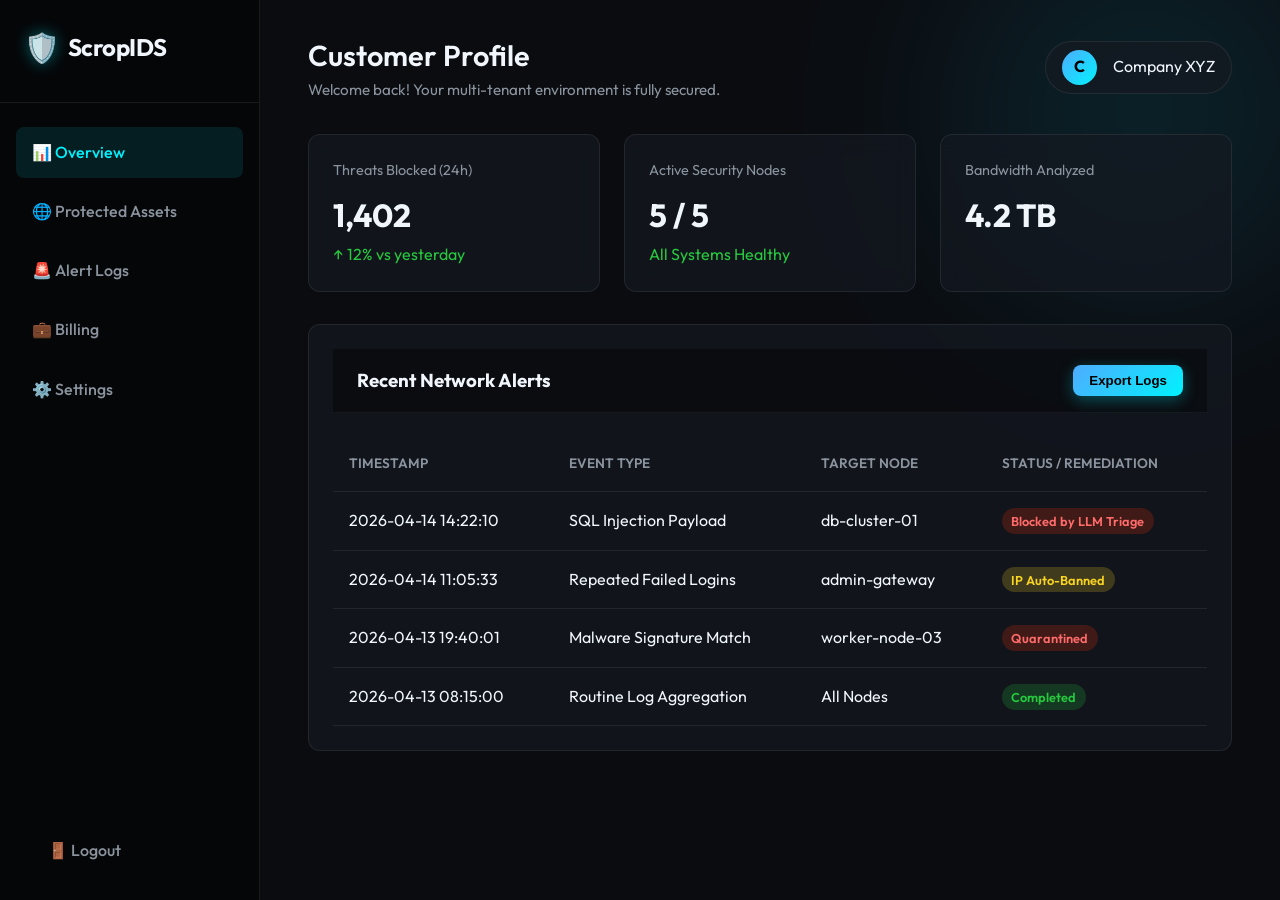
==== customer.html @ 0d801e39 "Initial commit for Bugstar IDS" ====
<!DOCTYPE html>
<html lang="en">
<head>
    <meta charset="UTF-8">
    <meta name="viewport" content="width=device-width, initial-scale=1.0">
    <title>Customer Dashboard - ScropIDS</title>
    <link href="https://fonts.googleapis.com/css2?family=Outfit:wght@300;400;500;600;700&display=swap" rel="stylesheet">
    <link rel="stylesheet" href="styles.css">
    <link rel="stylesheet" href="dashboard.css">
</head>
<body class="dashboard-body">
    
    <!-- Background Effects -->
    <div class="background-effects">
        <div class="glow glow-1" style="top: -10%; right: -5%; width: 400px; height: 400px; opacity: 0.1;"></div>
    </div>

    <!-- Sidebar -->
    <aside class="sidebar">
        <div class="logo">
            <span class="logo-icon">🛡️</span>
            <span class="logo-text">ScropIDS</span>
        </div>
        <ul class="sidebar-menu">
            <li><a href="#" class="active">📊 Overview</a></li>
            <li><a href="#">🌐 Protected Assets</a></li>
            <li><a href="#">🚨 Alert Logs</a></li>
            <li><a href="#">💼 Billing</a></li>
            <li><a href="#">⚙️ Settings</a></li>
        </ul>
        <div class="sidebar-bottom">
            <ul class="sidebar-menu">
                <li><a href="index.html">🚪 Logout</a></li>
            </ul>
        </div>
    </aside>

    <!-- Main Content -->
    <main class="main-content">
        <div class="dashboard-header">
            <div class="header-title">
                <h1>Customer Profile</h1>
                <p>Welcome back! Your multi-tenant environment is fully secured.</p>
            </div>
            <div class="header-profile">
                <div class="avatar">C</div>
                <span>Company XYZ</span>
            </div>
        </div>

        <!-- Metrics -->
        <div class="dash-grid">
            <div class="dash-card">
                <div class="card-title">Threats Blocked (24h)</div>
                <div class="card-value">1,402</div>
                <div class="card-trend up">↑ 12% vs yesterday</div>
            </div>
            <div class="dash-card">
                <div class="card-title">Active Security Nodes</div>
                <div class="card-value">5 / 5</div>
                <div class="card-trend up">All Systems Healthy</div>
            </div>
            <div class="dash-card">
                <div class="card-title">Bandwidth Analyzed</div>
                <div class="card-value">4.2 TB</div>
            </div>
        </div>

        <!-- Alerts Panel -->
        <div class="dash-panel">
            <div class="panel-header">
                <h3>Recent Network Alerts</h3>
                <button class="btn btn-primary" style="padding: 0.5rem 1rem;">Export Logs</button>
            </div>
            <table class="data-table">
                <thead>
                    <tr>
                        <th>Timestamp</th>
                        <th>Event Type</th>
                        <th>Target Node</th>
                        <th>Status / Remediation</th>
                    </tr>
                </thead>
                <tbody>
                    <tr>
                        <td>2026-04-14 14:22:10</td>
                        <td>SQL Injection Payload</td>
                        <td>db-cluster-01</td>
                        <td><span class="status-badge status-danger">Blocked by LLM Triage</span></td>
                    </tr>
                    <tr>
                        <td>2026-04-14 11:05:33</td>
                        <td>Repeated Failed Logins</td>
                        <td>admin-gateway</td>
                        <td><span class="status-badge status-warning">IP Auto-Banned</span></td>
                    </tr>
                    <tr>
                        <td>2026-04-13 19:40:01</td>
                        <td>Malware Signature Match</td>
                        <td>worker-node-03</td>
                        <td><span class="status-badge status-danger">Quarantined</span></td>
                    </tr>
                    <tr>
                        <td>2026-04-13 08:15:00</td>
                        <td>Routine Log Aggregation</td>
                        <td>All Nodes</td>
                        <td><span class="status-badge status-success">Completed</span></td>
                    </tr>
                </tbody>
            </table>
        </div>

    </main>

</body>
</html>
---- styles.css ----
:root {
    --bg-dark: #0a0c10;
    --bg-panel: rgba(21, 25, 34, 0.6);
    --border-color: rgba(255, 255, 255, 0.1);
    
    --primary: #00f2fe;
    --secondary: #4facfe;
    --accent: #f83600;
    --accent-secondary: #f9d423;
    
    --text-main: #f0f6fc;
    --text-muted: #8b949e;
    
    --font-sans: 'Outfit', sans-serif;
    
    --glass-blur: blur(12px);
}

* {
    margin: 0;
    padding: 0;
    box-sizing: border-box;
}

body {
    font-family: var(--font-sans);
    background-color: var(--bg-dark);
    color: var(--text-main);
    line-height: 1.6;
    overflow-x: hidden;
}

.container {
    max-width: 1280px;
    margin: 0 auto;
    padding: 0 2rem;
}

/* Background Effects */
.background-effects {
    position: absolute;
    top: 0;
    left: 0;
    width: 100%;
    height: 100vh;
    overflow: hidden;
    z-index: -1;
}

.glow {
    position: absolute;
    border-radius: 50%;
    filter: blur(100px);
    opacity: 0.15;
}

.glow-1 {
    top: -10%;
    right: -5%;
    width: 600px;
    height: 600px;
    background: radial-gradient(circle, var(--primary), var(--secondary));
    animation: drift 15s infinite alternate ease-in-out;
}

.glow-2 {
    bottom: -20%;
    left: -10%;
    width: 800px;
    height: 800px;
    background: radial-gradient(circle, var(--accent), transparent);
    animation: drift 20s infinite alternate-reverse ease-in-out;
}

@keyframes drift {
    0% { transform: translate(0, 0); }
    100% { transform: translate(-50px, 50px); }
}

/* Typography Utility */
.gradient-text {
    background: linear-gradient(90deg, var(--primary), var(--secondary));
    -webkit-background-clip: text;
    -webkit-text-fill-color: transparent;
    background-clip: text;
}

/* Navbar */
.navbar {
    padding: 1.5rem 0;
    border-bottom: 1px solid var(--border-color);
    background: rgba(10, 12, 16, 0.8);
    backdrop-filter: var(--glass-blur);
    position: sticky;
    top: 0;
    z-index: 100;
}

.nav-container {
    display: flex;
    justify-content: space-between;
    align-items: center;
}

.logo {
    display: flex;
    align-items: center;
    gap: 0.5rem;
    font-size: 1.5rem;
    font-weight: 700;
    letter-spacing: -0.5px;
}

.logo-icon {
    font-size: 1.8rem;
    filter: drop-shadow(0 0 8px rgba(0, 242, 254, 0.4));
}

.nav-links {
    display: flex;
    gap: 2.5rem;
    list-style: none;
}

.nav-links a {
    color: var(--text-muted);
    text-decoration: none;
    font-weight: 500;
    transition: color 0.3s ease;
}

.nav-links a:hover {
    color: var(--primary);
}

.nav-actions {
    display: flex;
    gap: 1rem;
    align-items: center;
}

/* Buttons */
.btn {
    padding: 0.6rem 1.5rem;
    border-radius: 8px;
    text-decoration: none;
    font-weight: 600;
    transition: all 0.3s ease;
    cursor: pointer;
    display: inline-block;
}

.btn-primary {
    background: linear-gradient(135deg, var(--secondary), var(--primary));
    color: #000;
    border: none;
    box-shadow: 0 4px 15px rgba(0, 242, 254, 0.3);
}

.btn-primary:hover {
    transform: translateY(-2px);
    box-shadow: 0 6px 20px rgba(0, 242, 254, 0.5);
}

.btn-secondary {
    background: rgba(255, 255, 255, 0.05);
    color: var(--text-main);
    border: 1px solid var(--border-color);
}

.btn-secondary:hover {
    background: rgba(255, 255, 255, 0.1);
    border-color: rgba(255, 255, 255, 0.3);
}

.btn-large {
    padding: 0.9rem 2rem;
    font-size: 1.1rem;
}

/* Hero Section */
.hero {
    padding: 6rem 0;
    position: relative;
}

.hero-container {
    display: grid;
    grid-template-columns: 1fr 1fr;
    gap: 4rem;
    align-items: center;
}

.badge {
    display: inline-block;
    padding: 0.4rem 1rem;
    background: rgba(0, 242, 254, 0.1);
    border: 1px solid rgba(0, 242, 254, 0.3);
    color: var(--primary);
    border-radius: 20px;
    font-size: 0.85rem;
    font-weight: 600;
    margin-bottom: 1.5rem;
    text-transform: uppercase;
    letter-spacing: 1px;
}

.hero-title {
    font-size: 4rem;
    line-height: 1.1;
    font-weight: 800;
    margin-bottom: 1.5rem;
    letter-spacing: -1px;
}

.hero-subtitle {
    font-size: 1.2rem;
    color: var(--text-muted);
    margin-bottom: 2.5rem;
    max-width: 90%;
}

.hero-cta {
    display: flex;
    gap: 1.5rem;
    margin-bottom: 3rem;
}

.stats {
    display: flex;
    gap: 3rem;
}

.stat-item {
    display: flex;
    flex-direction: column;
}

.stat-value {
    font-size: 1.8rem;
    font-weight: 700;
    color: var(--text-main);
}

.stat-label {
    font-size: 0.9rem;
    color: var(--text-muted);
}

/* Glass Panel / Dashboard Preview */
.glass-panel {
    background: var(--bg-panel);
    border: 1px solid var(--border-color);
    border-radius: 16px;
    backdrop-filter: var(--glass-blur);
    box-shadow: 0 25px 50px -12px rgba(0, 0, 0, 0.5);
    overflow: hidden;
    position: relative;
}

.glass-panel::before {
    content: '';
    position: absolute;
    top: 0;
    left: 0;
    width: 100%;
    height: 1px;
    background: linear-gradient(90deg, transparent, rgba(255, 255, 255, 0.3), transparent);
}

.panel-header {
    background: rgba(0, 0, 0, 0.4);
    padding: 1rem 1.5rem;
    display: flex;
    align-items: center;
    border-bottom: 1px solid rgba(255, 255, 255, 0.05);
}

.dots {
    display: flex;
    gap: 6px;
    margin-right: 1.5rem;
}

.dots span {
    width: 12px;
    height: 12px;
    border-radius: 50%;
    background: #444;
}

.dots span:nth-child(1) { background: #ff5f56; }
.dots span:nth-child(2) { background: #ffbd2e; }
.dots span:nth-child(3) { background: #27c93f; }

.panel-title {
    font-size: 0.85rem;
    color: var(--text-muted);
    font-family: monospace;
}

.panel-body {
    padding: 1.5rem;
}

.threat-alert {
    background: rgba(0, 242, 254, 0.05);
    border: 1px solid rgba(0, 242, 254, 0.2);
    border-radius: 8px;
    padding: 1rem;
    display: flex;
    align-items: center;
    gap: 1rem;
    margin-bottom: 1.5rem;
    transition: all 0.3s ease;
}

.threat-alert.danger {
    background: rgba(248, 54, 0, 0.1);
    border-color: rgba(248, 54, 0, 0.3);
}

.alert-icon {
    font-size: 1.5rem;
}

.alert-info {
    flex: 1;
    display: flex;
    flex-direction: column;
}

.alert-info strong {
    font-size: 0.95rem;
}

.alert-info span {
    font-size: 0.8rem;
    color: var(--text-muted);
}

.alert-status {
    font-size: 0.8rem;
    padding: 0.2rem 0.6rem;
    background: rgba(255, 255, 255, 0.1);
    border-radius: 12px;
}

.threat-alert.danger .alert-status {
    background: rgba(248, 54, 0, 0.2);
    color: #ff6b6b;
}

.metrics-grid {
    display: grid;
    grid-template-columns: 1fr 1fr;
    gap: 1rem;
    margin-bottom: 1.5rem;
}

.metric-card {
    background: rgba(255, 255, 255, 0.02);
    border: 1px solid rgba(255, 255, 255, 0.05);
    border-radius: 8px;
    padding: 1rem;
    display: flex;
    flex-direction: column;
}

.metric-card.alert {
    border-color: rgba(248, 54, 0, 0.2);
}

.metric-title {
    font-size: 0.8rem;
    color: var(--text-muted);
    margin-bottom: 0.5rem;
}

.metric-number {
    font-size: 1.5rem;
    font-weight: 700;
}

.mini-chart {
    height: 30px;
    margin-top: 0.5rem;
    border-radius: 4px;
    position: relative;
    overflow: hidden;
}

.chart-blue {
    background: linear-gradient(90deg, transparent, rgba(0, 242, 254, 0.2), transparent);
}

.chart-red {
    background: linear-gradient(90deg, transparent, rgba(248, 54, 0, 0.2), transparent);
}

.log-stream {
    background: #000;
    border: 1px solid rgba(255, 255, 255, 0.1);
    border-radius: 6px;
    padding: 1rem;
    height: 150px;
    overflow-y: auto;
    font-family: monospace;
    font-size: 0.75rem;
    color: #0f0;
}

.log-entry {
    margin-bottom: 0.4rem;
    opacity: 0.8;
}

.log-entry.warn {
    color: #ffbd2e;
}

.log-entry.error {
    color: #ff5f56;
}

/* Features Section */
.features {
    padding: 6rem 0;
    background: rgba(255, 255, 255, 0.01);
    border-top: 1px solid var(--border-color);
}

.section-title {
    text-align: center;
    font-size: 2.5rem;
    margin-bottom: 4rem;
}

.features-grid {
    display: grid;
    grid-template-columns: repeat(auto-fit, minmax(280px, 1fr));
    gap: 2rem;
}

.feature-card {
    background: var(--bg-panel);
    border: 1px solid var(--border-color);
    padding: 2rem;
    border-radius: 12px;
    transition: all 0.3s ease;
}

.feature-card:hover {
    transform: translateY(-5px);
    border-color: rgba(0, 242, 254, 0.4);
    box-shadow: 0 10px 30px rgba(0, 242, 254, 0.1);
}

.feature-icon {
    font-size: 2.5rem;
    margin-bottom: 1.5rem;
    display: inline-block;
    padding: 1rem;
    background: rgba(255, 255, 255, 0.03);
    border-radius: 12px;
    border: 1px solid rgba(255, 255, 255, 0.05);
}

.feature-title {
    font-size: 1.3rem;
    margin-bottom: 1rem;
}

.feature-desc {
    color: var(--text-muted);
    font-size: 0.95rem;
}

/* Services Section */
.section-padding {
    padding: 6rem 0;
}

.services {
    background: radial-gradient(circle at center, rgba(0, 242, 254, 0.03) 0%, var(--bg-dark) 70%);
    border-top: 1px solid var(--border-color);
}

.section-header {
    text-align: center;
    max-width: 700px;
    margin: 0 auto 4rem auto;
}

.section-header .badge {
    margin-bottom: 1rem;
}

.section-subtitle {
    color: var(--text-muted);
    font-size: 1.1rem;
    margin-top: 1rem;
}

.services-wrapper {
    display: flex;
    flex-direction: column;
    gap: 4rem;
}

.service-row {
    display: flex;
    gap: 4rem;
    align-items: center;
}

.service-row.reverse {
    flex-direction: row-reverse;
}

.service-content {
    flex: 1;
}

.service-content h3 {
    font-size: 2rem;
    margin-bottom: 1rem;
    color: var(--primary);
}

.service-content p {
    color: var(--text-muted);
    font-size: 1.05rem;
    margin-bottom: 1.5rem;
}

.service-list {
    list-style: none;
    display: flex;
    flex-direction: column;
    gap: 0.8rem;
}

.service-list li {
    color: #f0f6fc;
    font-weight: 500;
}

.interactive-demo {
    margin-top: 2rem;
    padding: 1.5rem;
    background: rgba(0, 0, 0, 0.4);
    border: 1px solid rgba(0, 242, 254, 0.2);
    border-radius: 8px;
}

.interactive-demo h4 {
    font-size: 0.95rem;
    color: var(--primary);
    margin-bottom: 1rem;
    font-family: monospace;
}

.input-group {
    display: flex;
    gap: 0.5rem;
}

.input-group input {
    flex: 1;
    padding: 0.6rem 1rem;
    background: rgba(255, 255, 255, 0.05);
    border: 1px solid rgba(255, 255, 255, 0.1);
    border-radius: 6px;
    color: white;
    font-family: monospace;
}

.demo-result {
    margin-top: 1rem;
    font-family: monospace;
    font-size: 0.85rem;
    white-space: pre-wrap;
    display: none;
}

.service-visual {
    flex: 1;
    height: 300px;
    display: flex;
    justify-content: center;
    align-items: center;
    overflow: hidden;
}

/* Radar Animation */
.radar-animation {
    width: 200px;
    height: 200px;
    border-radius: 50%;
    border: 1px solid rgba(0, 242, 254, 0.3);
    position: relative;
    background: radial-gradient(circle, transparent, rgba(0, 242, 254, 0.05));
}

.radar-animation::before, .radar-animation::after {
    content: '';
    position: absolute;
    top: 50%;
    left: 50%;
    transform: translate(-50%, -50%);
    border-radius: 50%;
    border: 1px solid rgba(0, 242, 254, 0.2);
}

.radar-animation::before { width: 140px; height: 140px; }
.radar-animation::after { width: 80px; height: 80px; }

.radar-sweep {
    position: absolute;
    top: 50%;
    left: 50%;
    width: 100px;
    height: 100px;
    background: conic-gradient(from 0deg, transparent 70%, rgba(0, 242, 254, 0.8));
    border-radius: 100% 0 0 0;
    transform-origin: bottom left;
    animation: sweep 4s linear infinite;
}

@keyframes sweep {
    0% { transform: rotate(0deg); }
    100% { transform: rotate(360deg); }
}

.radar-dot {
    position: absolute;
    width: 6px;
    height: 6px;
    background: #f83600;
    border-radius: 50%;
    box-shadow: 0 0 10px #f83600;
    opacity: 0;
}

.dot-1 {
    top: 30%; left: 60%;
    animation: flash 4s infinite 1s;
}
.dot-2 {
    top: 70%; left: 30%;
    animation: flash 4s infinite 3s;
}

@keyframes flash {
    0% { opacity: 0; }
    5% { opacity: 1; }
    10% { opacity: 0; }
}

/* Code Animation */
.code-animation {
    width: 100%;
    padding: 2rem;
    font-family: monospace;
    font-size: 0.9rem;
    display: flex;
    flex-direction: column;
    gap: 1rem;
    color: rgba(255, 255, 255, 0.7);
}

/* Footer */

.footer {
    padding: 2rem 0;
    border-top: 1px solid var(--border-color);
    background: #050608;
}

.footer-content {
    display: flex;
    justify-content: space-between;
    align-items: center;
}

.footer-logo {
    display: flex;
    align-items: center;
    gap: 0.5rem;
    font-weight: 600;
}

.footer-text {
    font-size: 0.9rem;
    color: var(--text-muted);
}

/* Responsive */
@media (max-width: 900px) {
    .hero-container {
        grid-template-columns: 1fr;
        text-align: center;
    }
    
    .hero-title {
        font-size: 3rem;
    }
    
    .hero-subtitle {
        margin: 1.5rem auto;
    }
    
    .hero-cta {
        justify-content: center;
    }
    
    .stats {
        justify-content: center;
    }
    
    .nav-links {
        display: none; /* simple mobile handling */
    }
}
---- dashboard.css ----
:root {
    --sidebar-width: 260px;
    --dashboard-bg: #0a0c10;
    --card-bg: rgba(21, 25, 34, 0.7);
    --card-border: rgba(255, 255, 255, 0.08);
}

body.dashboard-body {
    background-color: var(--dashboard-bg);
    margin: 0;
    padding: 0;
    overflow-x: hidden;
    display: flex;
}

/* Sidebar */
.sidebar {
    width: var(--sidebar-width);
    height: 100vh;
    background: #050608;
    border-right: 1px solid var(--card-border);
    position: fixed;
    top: 0;
    left: 0;
    display: flex;
    flex-direction: column;
    padding: 1.5rem 0;
    z-index: 100;
}

.sidebar .logo {
    padding: 0 1.5rem 2rem 1.5rem;
    border-bottom: 1px solid var(--card-border);
}

.sidebar-menu {
    list-style: none;
    margin-top: 1.5rem;
    padding: 0 1rem;
    display: flex;
    flex-direction: column;
    gap: 0.5rem;
}

.sidebar-menu li a {
    display: flex;
    align-items: center;
    gap: 1rem;
    padding: 0.8rem 1rem;
    color: var(--text-muted);
    text-decoration: none;
    border-radius: 8px;
    font-weight: 500;
    transition: all 0.3s ease;
}

.sidebar-menu li a:hover, .sidebar-menu li a.active {
    background: rgba(0, 242, 254, 0.1);
    color: var(--primary);
}

.sidebar-bottom {
    margin-top: auto;
    padding: 0 1rem;
}

/* Main Content */
.main-content {
    margin-left: var(--sidebar-width);
    flex: 1;
    min-height: 100vh;
    padding: 2rem 3rem;
    position: relative;
}

.dashboard-header {
    display: flex;
    justify-content: space-between;
    align-items: center;
    margin-bottom: 2rem;
}

.header-title h1 {
    font-size: 1.8rem;
    font-weight: 600;
}

.header-title p {
    color: var(--text-muted);
    font-size: 0.95rem;
}

.header-profile {
    display: flex;
    align-items: center;
    gap: 1rem;
    background: var(--card-bg);
    padding: 0.5rem 1rem;
    border-radius: 50px;
    border: 1px solid var(--card-border);
}

.avatar {
    width: 35px;
    height: 35px;
    background: linear-gradient(135deg, var(--secondary), var(--primary));
    border-radius: 50%;
    display: flex;
    justify-content: center;
    align-items: center;
    color: #000;
    font-weight: 700;
}

/* Dashboard Cards */
.dash-grid {
    display: grid;
    grid-template-columns: repeat(auto-fit, minmax(250px, 1fr));
    gap: 1.5rem;
    margin-bottom: 2rem;
}

.dash-card {
    background: var(--card-bg);
    border: 1px solid var(--card-border);
    backdrop-filter: var(--glass-blur);
    padding: 1.5rem;
    border-radius: 12px;
}

.dash-card.admin-card {
    border-left: 4px solid var(--accent-secondary);
}

.card-title {
    font-size: 0.9rem;
    color: var(--text-muted);
    margin-bottom: 0.5rem;
}

.card-value {
    font-size: 2rem;
    font-weight: 700;
    color: var(--text-main);
}

.card-trend.up { color: #27c93f; }
.card-trend.down { color: #f83600; }

/* Tables */
.dash-panel {
    background: var(--card-bg);
    border: 1px solid var(--card-border);
    border-radius: 12px;
    padding: 1.5rem;
    margin-bottom: 2rem;
}

.panel-header {
    display: flex;
    justify-content: space-between;
    margin-bottom: 1.5rem;
}

.data-table {
    width: 100%;
    border-collapse: collapse;
}

.data-table th, .data-table td {
    padding: 1rem;
    text-align: left;
    border-bottom: 1px solid var(--card-border);
}

.data-table th {
    color: var(--text-muted);
    font-size: 0.85rem;
    text-transform: uppercase;
    font-weight: 600;
}

.data-table tbody tr:hover {
    background: rgba(255, 255, 255, 0.02);
}

.status-badge {
    padding: 0.3rem 0.6rem;
    border-radius: 20px;
    font-size: 0.8rem;
    font-weight: 600;
}

.status-danger { background: rgba(248, 54, 0, 0.2); color: #ff6b6b; }
.status-warning { background: rgba(249, 212, 35, 0.2); color: #f9d423; }
.status-success { background: rgba(39, 201, 63, 0.2); color: #27c93f; }
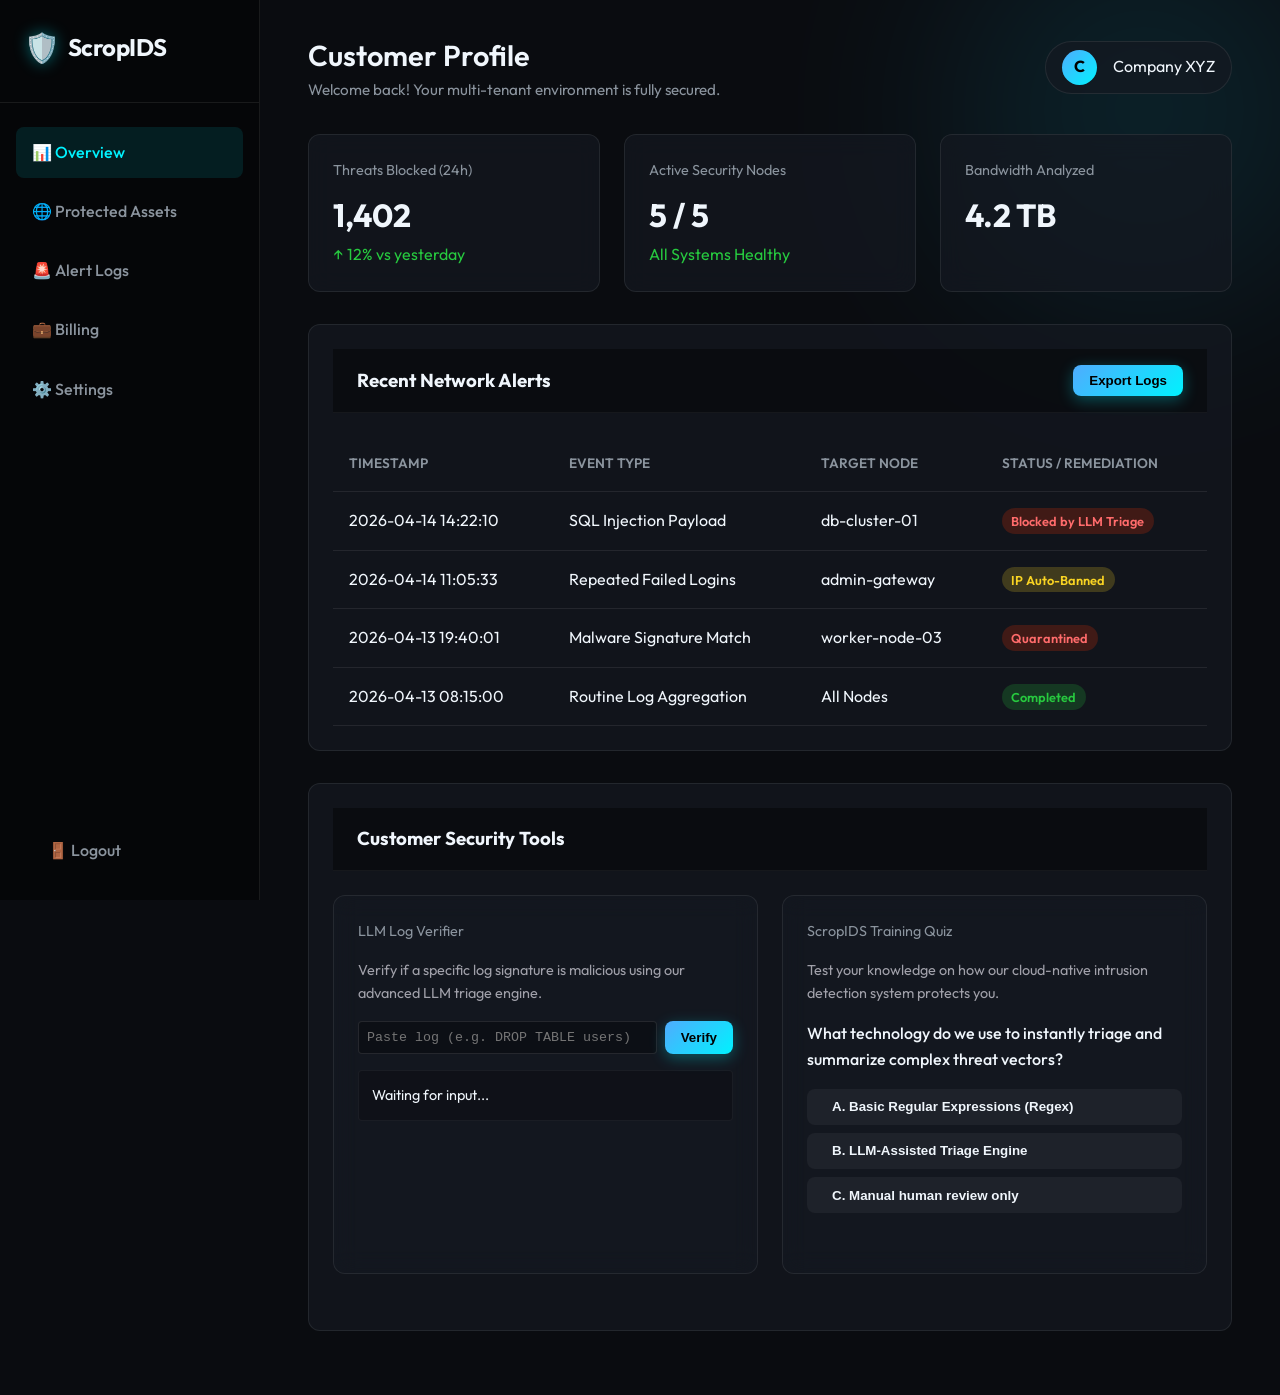
==== commit 0da263e9: "Add log exporter, log verifier, and training quiz to customer dashboard" ====
--- a/customer.html
+++ b/customer.html
@@ -70,7 +70,7 @@
         <div class="dash-panel">
             <div class="panel-header">
                 <h3>Recent Network Alerts</h3>
-                <button class="btn btn-primary" style="padding: 0.5rem 1rem;">Export Logs</button>
+                <button id="exportLogsBtn" class="btn btn-primary" style="padding: 0.5rem 1rem;">Export Logs</button>
             </div>
             <table class="data-table">
                 <thead>
@@ -110,7 +110,111 @@
             </table>
         </div>
 
+        <!-- Security Tools Panel -->
+        <div class="dash-panel" style="margin-top: 2rem;">
+            <div class="panel-header">
+                <h3>Customer Security Tools</h3>
+            </div>
+            
+            <div class="dash-grid" style="grid-template-columns: 1fr 1fr; gap: 1.5rem; margin-top: 1rem;">
+                <!-- Log Verifier -->
+                <div class="dash-card">
+                    <div class="card-title" style="margin-bottom: 1rem;">LLM Log Verifier</div>
+                    <p style="font-size: 0.9rem; color: #a1a1aa; margin-bottom: 1rem;">Verify if a specific log signature is malicious using our advanced LLM triage engine.</p>
+                    <div class="input-group" style="display: flex; gap: 0.5rem; margin-bottom: 1rem;">
+                        <input type="text" id="verify-log-input" placeholder="Paste log (e.g. DROP TABLE users)" style="flex: 1; padding: 0.5rem; border-radius: 4px; border: 1px solid rgba(255,255,255,0.1); background: rgba(0,0,0,0.3); color: white;">
+                        <button id="verify-log-btn" class="btn btn-primary" style="padding: 0.5rem 1rem;">Verify</button>
+                    </div>
+                    <div id="verify-log-result" style="padding: 0.8rem; border-radius: 4px; background: rgba(0,0,0,0.2); font-size: 0.9rem; min-height: 40px; border: 1px solid rgba(255,255,255,0.05);">Waiting for input...</div>
+                </div>
+
+                <!-- Platform Quiz -->
+                <div class="dash-card">
+                    <div class="card-title" style="margin-bottom: 1rem;">ScropIDS Training Quiz</div>
+                    <p style="font-size: 0.9rem; color: #a1a1aa; margin-bottom: 1rem;">Test your knowledge on how our cloud-native intrusion detection system protects you.</p>
+                    
+                    <div id="quiz-container">
+                        <p id="quiz-question" style="font-weight: 500; margin-bottom: 1rem;">What technology do we use to instantly triage and summarize complex threat vectors?</p>
+                        <div style="display: flex; flex-direction: column; gap: 0.5rem; margin-bottom: 1rem;">
+                            <button class="btn btn-secondary quiz-btn" onclick="checkQuiz(false)" style="text-align: left; background: rgba(255,255,255,0.05); border-color: transparent;">A. Basic Regular Expressions (Regex)</button>
+                            <button class="btn btn-secondary quiz-btn" onclick="checkQuiz(true)" style="text-align: left; background: rgba(255,255,255,0.05); border-color: transparent;">B. LLM-Assisted Triage Engine</button>
+                            <button class="btn btn-secondary quiz-btn" onclick="checkQuiz(false)" style="text-align: left; background: rgba(255,255,255,0.05); border-color: transparent;">C. Manual human review only</button>
+                        </div>
+                        <div id="quiz-result" style="font-size: 0.9rem; font-weight: bold; min-height: 20px;"></div>
+                    </div>
+                </div>
+            </div>
+        </div>
+
     </main>
 
+    <script>
+        // Log Exporter Logic
+        document.getElementById('exportLogsBtn').addEventListener('click', () => {
+            const table = document.querySelector('.data-table');
+            let csvContent = "data:text/csv;charset=utf-8,";
+            
+            // Get headers
+            const headers = Array.from(table.querySelectorAll('th')).map(th => th.innerText);
+            csvContent += headers.join(",") + "\\n";
+            
+            // Get rows
+            const rows = Array.from(table.querySelectorAll('tbody tr')).map(tr => {
+                return Array.from(tr.querySelectorAll('td')).map(td => td.innerText.replace(/,/g, "")).join(",");
+            });
+            csvContent += rows.join("\\n");
+            
+            // Download as CSV
+            const encodedUri = encodeURI(csvContent);
+            const link = document.createElement("a");
+            link.setAttribute("href", encodedUri);
+            link.setAttribute("download", "scropids_alerts_export.csv");
+            document.body.appendChild(link); // Required for Firefox
+            link.click();
+            document.body.removeChild(link);
+        });
+
+        // Log Verifier Logic
+        document.getElementById('verify-log-btn').addEventListener('click', async () => {
+            const input = document.getElementById('verify-log-input').value;
+            const resultDiv = document.getElementById('verify-log-result');
+            
+            if(!input) {
+                resultDiv.innerHTML = '<span style="color:red">Please enter a log line to analyze.</span>';
+                return;
+            }
+            
+            resultDiv.innerHTML = '<span style="color:#ffbd2e">Analyzing with LLM Engine...</span>';
+            
+            try {
+                const response = await fetch('/api/analyze', {
+                    method: 'POST',
+                    headers: { 'Content-Type': 'application/json' },
+                    body: JSON.stringify({ log: input })
+                });
+                
+                if(response.ok) {
+                    const data = await response.json();
+                    resultDiv.innerHTML = `<strong style="color: ${data.color}">[${data.threat_level}]</strong> ${data.analysis}`;
+                } else {
+                    resultDiv.innerHTML = '<span style="color:red">Analysis failed. Could not reach server.</span>';
+                }
+            } catch (err) {
+                resultDiv.innerHTML = '<span style="color:red">Network error. Is proxy configured properly?</span>';
+            }
+        });
+
+        // Quiz Logic
+        function checkQuiz(isCorrect) {
+            const result = document.getElementById('quiz-result');
+            if(isCorrect) {
+                result.style.color = '#27c93f';
+                result.innerText = '✅ Correct! We utilize advanced Large Language Models to triage threats efficiently.';
+            } else {
+                result.style.color = '#f83600';
+                result.innerText = '❌ Incorrect. Hint: We use modern AI assistance!';
+            }
+        }
+    </script>
 </body>
 </html>
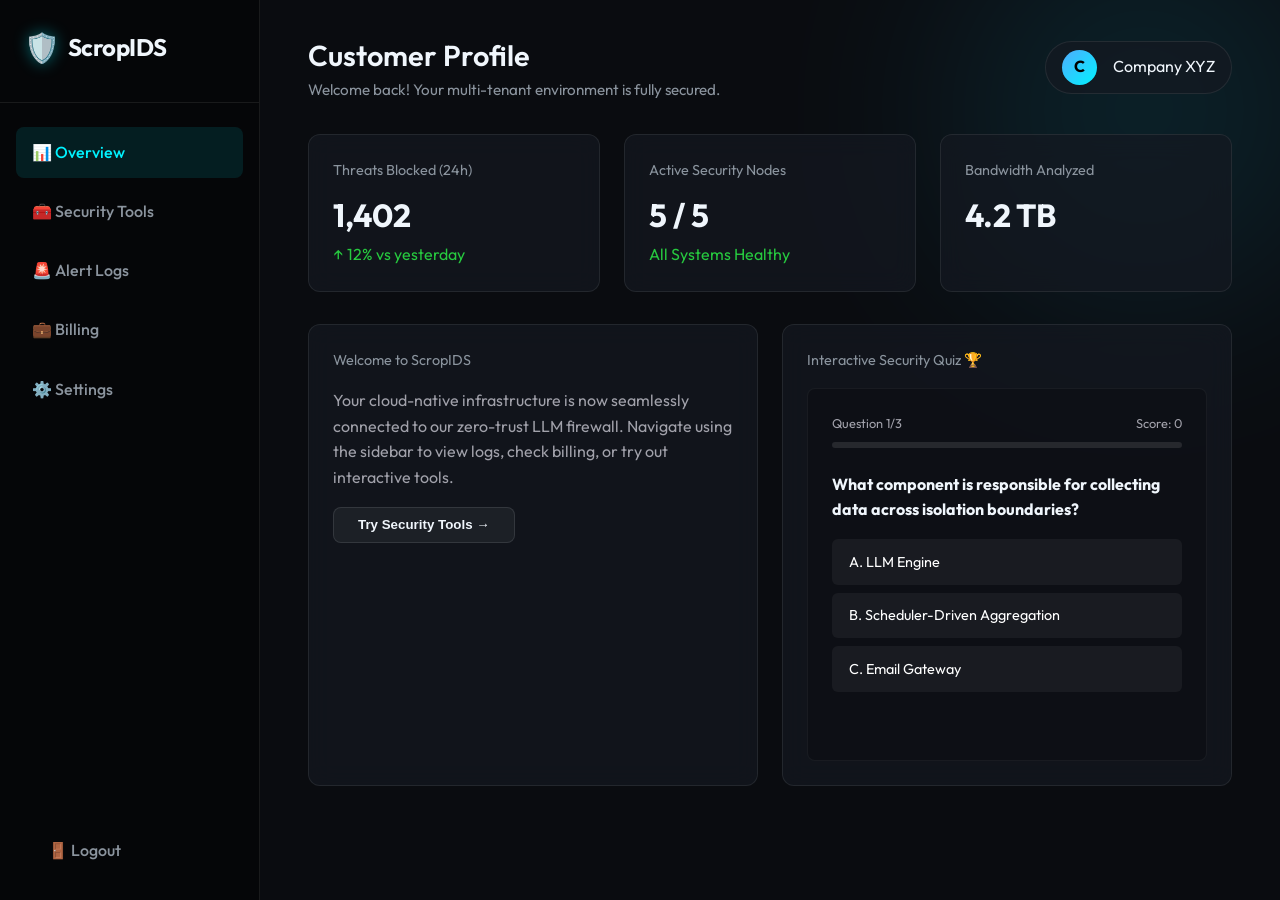
==== commit bee5b7a2: "Enhance UI: Add SPA routing for billing/settings, add interactive training quiz, and new port scanne" ====
--- a/customer.html
+++ b/customer.html
@@ -7,10 +7,22 @@
     <link href="https://fonts.googleapis.com/css2?family=Outfit:wght@300;400;500;600;700&display=swap" rel="stylesheet">
     <link rel="stylesheet" href="styles.css">
     <link rel="stylesheet" href="dashboard.css">
+    <style>
+        .page-section { display: none; animation: fadeIn 0.4s ease-out; }
+        .page-section.active { display: block; }
+        @keyframes fadeIn { from { opacity: 0; transform: translateY(10px); } to { opacity: 1; transform: translateY(0); } }
+        
+        .quiz-card { background: rgba(0,0,0,0.2); border-radius: 8px; padding: 1.5rem; border: 1px solid rgba(255,255,255,0.05); }
+        .quiz-progress { height: 6px; background: rgba(255,255,255,0.1); border-radius: 4px; margin-bottom: 1.5rem; overflow: hidden; }
+        .quiz-fill { height: 100%; background: var(--accent); width: 0%; transition: width 0.3s ease; }
+        .quiz-option { text-align: left; padding: 0.8rem 1rem; border-radius: 6px; background: rgba(255,255,255,0.05); border: 1px solid transparent; color: white; cursor: pointer; transition: all 0.2s; font-family: inherit; font-size: 0.9rem; margin-bottom: 0.5rem; width: 100%; }
+        .quiz-option:hover { background: rgba(255,255,255,0.1); border-color: rgba(255,255,255,0.2); }
+        .quiz-option.correct { background: rgba(39, 201, 63, 0.2); border-color: #27c93f; }
+        .quiz-option.wrong { background: rgba(248, 54, 0, 0.2); border-color: #f83600; }
+    </style>
 </head>
 <body class="dashboard-body">
     
-    <!-- Background Effects -->
     <div class="background-effects">
         <div class="glow glow-1" style="top: -10%; right: -5%; width: 400px; height: 400px; opacity: 0.1;"></div>
     </div>
@@ -22,11 +34,11 @@
             <span class="logo-text">ScropIDS</span>
         </div>
         <ul class="sidebar-menu">
-            <li><a href="#" class="active">📊 Overview</a></li>
-            <li><a href="#">🌐 Protected Assets</a></li>
-            <li><a href="#">🚨 Alert Logs</a></li>
-            <li><a href="#">💼 Billing</a></li>
-            <li><a href="#">⚙️ Settings</a></li>
+            <li><a href="#" class="nav-link active" data-target="overview-section">📊 Overview</a></li>
+            <li><a href="#" class="nav-link" data-target="tools-section">🧰 Security Tools</a></li>
+            <li><a href="#" class="nav-link" data-target="logs-section">🚨 Alert Logs</a></li>
+            <li><a href="#" class="nav-link" data-target="billing-section">💼 Billing</a></li>
+            <li><a href="#" class="nav-link" data-target="settings-section">⚙️ Settings</a></li>
         </ul>
         <div class="sidebar-bottom">
             <ul class="sidebar-menu">
@@ -35,7 +47,6 @@
         </div>
     </aside>
 
-    <!-- Main Content -->
     <main class="main-content">
         <div class="dashboard-header">
             <div class="header-title">
@@ -48,100 +59,151 @@
             </div>
         </div>
 
-        <!-- Metrics -->
-        <div class="dash-grid">
-            <div class="dash-card">
-                <div class="card-title">Threats Blocked (24h)</div>
-                <div class="card-value">1,402</div>
-                <div class="card-trend up">↑ 12% vs yesterday</div>
-            </div>
-            <div class="dash-card">
-                <div class="card-title">Active Security Nodes</div>
-                <div class="card-value">5 / 5</div>
-                <div class="card-trend up">All Systems Healthy</div>
-            </div>
-            <div class="dash-card">
-                <div class="card-title">Bandwidth Analyzed</div>
-                <div class="card-value">4.2 TB</div>
-            </div>
-        </div>
-
-        <!-- Alerts Panel -->
-        <div class="dash-panel">
-            <div class="panel-header">
-                <h3>Recent Network Alerts</h3>
-                <button id="exportLogsBtn" class="btn btn-primary" style="padding: 0.5rem 1rem;">Export Logs</button>
-            </div>
-            <table class="data-table">
-                <thead>
-                    <tr>
-                        <th>Timestamp</th>
-                        <th>Event Type</th>
-                        <th>Target Node</th>
-                        <th>Status / Remediation</th>
-                    </tr>
-                </thead>
-                <tbody>
-                    <tr>
-                        <td>2026-04-14 14:22:10</td>
-                        <td>SQL Injection Payload</td>
-                        <td>db-cluster-01</td>
-                        <td><span class="status-badge status-danger">Blocked by LLM Triage</span></td>
-                    </tr>
-                    <tr>
-                        <td>2026-04-14 11:05:33</td>
-                        <td>Repeated Failed Logins</td>
-                        <td>admin-gateway</td>
-                        <td><span class="status-badge status-warning">IP Auto-Banned</span></td>
-                    </tr>
-                    <tr>
-                        <td>2026-04-13 19:40:01</td>
-                        <td>Malware Signature Match</td>
-                        <td>worker-node-03</td>
-                        <td><span class="status-badge status-danger">Quarantined</span></td>
-                    </tr>
-                    <tr>
-                        <td>2026-04-13 08:15:00</td>
-                        <td>Routine Log Aggregation</td>
-                        <td>All Nodes</td>
-                        <td><span class="status-badge status-success">Completed</span></td>
-                    </tr>
-                </tbody>
-            </table>
-        </div>
-
-        <!-- Security Tools Panel -->
-        <div class="dash-panel" style="margin-top: 2rem;">
-            <div class="panel-header">
-                <h3>Customer Security Tools</h3>
-            </div>
-            
-            <div class="dash-grid" style="grid-template-columns: 1fr 1fr; gap: 1.5rem; margin-top: 1rem;">
+        <!-- 1. OVERVIEW SECTION -->
+        <div id="overview-section" class="page-section active">
+            <div class="dash-grid">
+                <div class="dash-card">
+                    <div class="card-title">Threats Blocked (24h)</div>
+                    <div class="card-value">1,402</div>
+                    <div class="card-trend up">↑ 12% vs yesterday</div>
+                </div>
+                <div class="dash-card">
+                    <div class="card-title">Active Security Nodes</div>
+                    <div class="card-value">5 / 5</div>
+                    <div class="card-trend up">All Systems Healthy</div>
+                </div>
+                <div class="dash-card">
+                    <div class="card-title">Bandwidth Analyzed</div>
+                    <div class="card-value">4.2 TB</div>
+                </div>
+            </div>
+
+            <div class="dash-grid" style="grid-template-columns: 1fr 1fr; gap: 1.5rem; margin-top: 2rem;">
+                <div class="dash-card">
+                    <div class="card-title" style="margin-bottom: 1rem;">Welcome to ScropIDS</div>
+                    <p style="color: #a1a1aa; line-height: 1.6;">Your cloud-native infrastructure is now seamlessly connected to our zero-trust LLM firewall. Navigate using the sidebar to view logs, check billing, or try out interactive tools.</p>
+                    <button class="btn btn-secondary" onclick="document.querySelector('.nav-link[data-target=\'tools-section\']').click()" style="margin-top: 1rem;">Try Security Tools &rarr;</button>
+                </div>
+                
+                <!-- Interactive Quiz -->
+                <div class="dash-card" style="position: relative;">
+                    <div class="card-title" style="margin-bottom: 1rem;">Interactive Security Quiz 🏆</div>
+                    <div class="quiz-card" id="quiz-box">
+                        <div style="display:flex; justify-content:space-between; font-size:0.8rem; margin-bottom:0.5rem; color:#a1a1aa;">
+                            <span>Question <span id="q-curr">1</span>/3</span>
+                            <span id="q-score">Score: 0</span>
+                        </div>
+                        <div class="quiz-progress"><div class="quiz-fill" id="quiz-progress-bar" style="width: 33%"></div></div>
+                        <h4 id="quiz-question" style="margin-bottom: 1rem;">...</h4>
+                        <div id="quiz-options" style="display: flex; flex-direction: column;"></div>
+                        <div id="quiz-feedback" style="margin-top: 1rem; font-size: 0.9rem; font-weight: 500; min-height: 20px;"></div>
+                    </div>
+                </div>
+            </div>
+        </div>
+
+        <!-- 2. SECURITY TOOLS SECTION -->
+        <div id="tools-section" class="page-section">
+            <h2 style="margin-bottom: 1.5rem;">Interactive Security Tools</h2>
+            <div class="dash-grid" style="grid-template-columns: 1fr 1fr; gap: 1.5rem;">
+                
                 <!-- Log Verifier -->
                 <div class="dash-card">
                     <div class="card-title" style="margin-bottom: 1rem;">LLM Log Verifier</div>
                     <p style="font-size: 0.9rem; color: #a1a1aa; margin-bottom: 1rem;">Verify if a specific log signature is malicious using our advanced LLM triage engine.</p>
                     <div class="input-group" style="display: flex; gap: 0.5rem; margin-bottom: 1rem;">
                         <input type="text" id="verify-log-input" placeholder="Paste log (e.g. DROP TABLE users)" style="flex: 1; padding: 0.5rem; border-radius: 4px; border: 1px solid rgba(255,255,255,0.1); background: rgba(0,0,0,0.3); color: white;">
-                        <button id="verify-log-btn" class="btn btn-primary" style="padding: 0.5rem 1rem;">Verify</button>
+                        <button id="verify-log-btn" class="btn btn-primary" style="padding: 0.5rem 1rem;">Analyze</button>
                     </div>
                     <div id="verify-log-result" style="padding: 0.8rem; border-radius: 4px; background: rgba(0,0,0,0.2); font-size: 0.9rem; min-height: 40px; border: 1px solid rgba(255,255,255,0.05);">Waiting for input...</div>
                 </div>
 
-                <!-- Platform Quiz -->
-                <div class="dash-card">
-                    <div class="card-title" style="margin-bottom: 1rem;">ScropIDS Training Quiz</div>
-                    <p style="font-size: 0.9rem; color: #a1a1aa; margin-bottom: 1rem;">Test your knowledge on how our cloud-native intrusion detection system protects you.</p>
+                <!-- Port Scanner -->
+                <div class="dash-card">
+                    <div class="card-title" style="margin-bottom: 1rem;">Network Port Scanner</div>
+                    <p style="font-size: 0.9rem; color: #a1a1aa; margin-bottom: 1rem;">Scan your external IP addresses or domains for exposed vulnerable ports.</p>
+                    <div class="input-group" style="display: flex; gap: 0.5rem; margin-bottom: 1rem;">
+                        <input type="text" id="scan-input" placeholder="Domain or IP (e.g. 127.0.0.1)" style="flex: 1; padding: 0.5rem; border-radius: 4px; border: 1px solid rgba(255,255,255,0.1); background: rgba(0,0,0,0.3); color: white;">
+                        <button id="scan-btn" class="btn btn-secondary" style="padding: 0.5rem 1rem;">Scan</button>
+                    </div>
+                    <div id="scan-result" style="padding: 0.8rem; border-radius: 4px; background: rgba(0,0,0,0.2); font-size: 0.9rem; min-height: 40px; border: 1px solid rgba(255,255,255,0.05); display: flex; flex-direction: column; gap: 0.3rem;">Enter a target to scan...</div>
+                </div>
+            </div>
+        </div>
+
+        <!-- 3. LOGS SECTION -->
+        <div id="logs-section" class="page-section">
+            <div class="dash-panel">
+                <div class="panel-header">
+                    <h3>Detailed Network Alerts</h3>
+                    <button id="exportLogsBtn" class="btn btn-primary" style="padding: 0.5rem 1rem;">📥 Export CSV</button>
+                </div>
+                <table class="data-table">
+                    <thead>
+                        <tr>
+                            <th>Timestamp</th>
+                            <th>Event Type</th>
+                            <th>Target Node</th>
+                            <th>Status / Remediation</th>
+                        </tr>
+                    </thead>
+                    <tbody>
+                        <tr><td>2026-04-14 14:22:10</td><td>SQL Injection Payload</td><td>db-cluster-01</td><td><span class="status-badge status-danger">Blocked by LLM Triage</span></td></tr>
+                        <tr><td>2026-04-14 11:05:33</td><td>Repeated Failed Logins</td><td>admin-gateway</td><td><span class="status-badge status-warning">IP Auto-Banned</span></td></tr>
+                        <tr><td>2026-04-13 19:40:01</td><td>Malware Signature Match</td><td>worker-node-03</td><td><span class="status-badge status-danger">Quarantined</span></td></tr>
+                        <tr><td>2026-04-13 08:15:00</td><td>Routine Log Aggregation</td><td>All Nodes</td><td><span class="status-badge status-success">Completed</span></td></tr>
+                    </tbody>
+                </table>
+            </div>
+        </div>
+
+        <!-- 4. BILLING SECTION -->
+        <div id="billing-section" class="page-section">
+            <div class="dash-panel">
+                <div class="panel-header">
+                    <h3>Billing & Subscription</h3>
+                </div>
+                <div style="padding: 2rem 0; text-align: center;">
+                    <h2 style="margin-bottom: 0.5rem;">Enterprise Tier 🌟</h2>
+                    <p style="color: #a1a1aa; margin-bottom: 2rem;">Your account is fully active and billed automatically.</p>
                     
-                    <div id="quiz-container">
-                        <p id="quiz-question" style="font-weight: 500; margin-bottom: 1rem;">What technology do we use to instantly triage and summarize complex threat vectors?</p>
-                        <div style="display: flex; flex-direction: column; gap: 0.5rem; margin-bottom: 1rem;">
-                            <button class="btn btn-secondary quiz-btn" onclick="checkQuiz(false)" style="text-align: left; background: rgba(255,255,255,0.05); border-color: transparent;">A. Basic Regular Expressions (Regex)</button>
-                            <button class="btn btn-secondary quiz-btn" onclick="checkQuiz(true)" style="text-align: left; background: rgba(255,255,255,0.05); border-color: transparent;">B. LLM-Assisted Triage Engine</button>
-                            <button class="btn btn-secondary quiz-btn" onclick="checkQuiz(false)" style="text-align: left; background: rgba(255,255,255,0.05); border-color: transparent;">C. Manual human review only</button>
+                    <div style="display: flex; justify-content: center; gap: 2rem; margin-bottom: 2rem;">
+                        <div style="text-align: left; background: rgba(0,0,0,0.2); padding: 1.5rem; border-radius: 8px; border: 1px solid rgba(255,255,255,0.05); width: 300px;">
+                            <span style="color: #a1a1aa; font-size: 0.8rem; text-transform: uppercase;">Current Balance</span>
+                            <div style="font-size: 2rem; font-weight: bold; margin: 0.5rem 0;">$0.00</div>
+                            <span style="color: #27c93f; font-size: 0.9rem;">Paid up-to-date</span>
                         </div>
-                        <div id="quiz-result" style="font-size: 0.9rem; font-weight: bold; min-height: 20px;"></div>
-                    </div>
+                        <div style="text-align: left; background: rgba(0,0,0,0.2); padding: 1.5rem; border-radius: 8px; border: 1px solid rgba(255,255,255,0.05); width: 300px;">
+                            <span style="color: #a1a1aa; font-size: 0.8rem; text-transform: uppercase;">Next Invoice</span>
+                            <div style="font-size: 2rem; font-weight: bold; margin: 0.5rem 0;">$499.00</div>
+                            <span style="font-size: 0.9rem;">Due May 1, 2026</span>
+                        </div>
+                    </div>
+                    <button class="btn btn-secondary">Update Payment Method</button>
+                </div>
+            </div>
+        </div>
+
+        <!-- 5. SETTINGS SECTION -->
+        <div id="settings-section" class="page-section">
+            <div class="dash-panel">
+                <div class="panel-header">
+                    <h3>Account Settings</h3>
+                </div>
+                <div style="padding: 1rem 0;">
+                    <div style="margin-bottom: 1.5rem;">
+                        <label style="display: block; margin-bottom: 0.5rem; color: #a1a1aa;">Email Address</label>
+                        <input type="text" value="admin@companyxyz.com" disabled style="width: 100%; max-width: 400px; padding: 0.5rem; border-radius: 4px; border: 1px solid rgba(255,255,255,0.1); background: rgba(0,0,0,0.3); color: #666;">
+                    </div>
+                    <div style="margin-bottom: 1.5rem;">
+                        <label style="display: block; margin-bottom: 0.5rem; color: #a1a1aa;">Email Notifications</label>
+                        <select style="width: 100%; max-width: 400px; padding: 0.5rem; border-radius: 4px; border: 1px solid rgba(255,255,255,0.1); background: rgba(0,0,0,0.3); color: white;">
+                            <option>Critical Alerts Only</option>
+                            <option>All Alerts</option>
+                            <option>No Emails</option>
+                        </select>
+                    </div>
+                    <button class="btn btn-primary">Save Changes</button>
                 </div>
             </div>
         </div>
@@ -149,72 +211,197 @@
     </main>
 
     <script>
-        // Log Exporter Logic
+        // -- NAVIGATION LOGIC --
+        const links = document.querySelectorAll('.nav-link');
+        const sections = document.querySelectorAll('.page-section');
+        
+        links.forEach(link => {
+            link.addEventListener('click', (e) => {
+                e.preventDefault();
+                const targetId = link.getAttribute('data-target');
+                
+                // Update active link visually
+                links.forEach(l => l.classList.remove('active'));
+                link.classList.add('active');
+                
+                // Show target section, hide others
+                sections.forEach(sec => {
+                    if(sec.id === targetId) sec.classList.add('active');
+                    else sec.classList.remove('active');
+                });
+            });
+        });
+
+        // -- LOG EXPORTER --
         document.getElementById('exportLogsBtn').addEventListener('click', () => {
             const table = document.querySelector('.data-table');
             let csvContent = "data:text/csv;charset=utf-8,";
-            
-            // Get headers
             const headers = Array.from(table.querySelectorAll('th')).map(th => th.innerText);
             csvContent += headers.join(",") + "\\n";
-            
-            // Get rows
             const rows = Array.from(table.querySelectorAll('tbody tr')).map(tr => {
                 return Array.from(tr.querySelectorAll('td')).map(td => td.innerText.replace(/,/g, "")).join(",");
             });
             csvContent += rows.join("\\n");
-            
-            // Download as CSV
-            const encodedUri = encodeURI(csvContent);
             const link = document.createElement("a");
-            link.setAttribute("href", encodedUri);
+            link.setAttribute("href", encodeURI(csvContent));
             link.setAttribute("download", "scropids_alerts_export.csv");
-            document.body.appendChild(link); // Required for Firefox
+            document.body.appendChild(link);
             link.click();
             document.body.removeChild(link);
         });
 
-        // Log Verifier Logic
+        // -- LLM LOG VERIFIER --
         document.getElementById('verify-log-btn').addEventListener('click', async () => {
             const input = document.getElementById('verify-log-input').value;
             const resultDiv = document.getElementById('verify-log-result');
-            
-            if(!input) {
-                resultDiv.innerHTML = '<span style="color:red">Please enter a log line to analyze.</span>';
-                return;
-            }
-            
-            resultDiv.innerHTML = '<span style="color:#ffbd2e">Analyzing with LLM Engine...</span>';
-            
+            if(!input) { resultDiv.innerHTML = '<span style="color:red">Please enter a log line.</span>'; return; }
+            
+            resultDiv.innerHTML = '<span style="color:#ffbd2e">Analyzing with LLM...</span>';
             try {
                 const response = await fetch('/api/analyze', {
                     method: 'POST',
                     headers: { 'Content-Type': 'application/json' },
                     body: JSON.stringify({ log: input })
                 });
-                
                 if(response.ok) {
                     const data = await response.json();
                     resultDiv.innerHTML = `<strong style="color: ${data.color}">[${data.threat_level}]</strong> ${data.analysis}`;
-                } else {
-                    resultDiv.innerHTML = '<span style="color:red">Analysis failed. Could not reach server.</span>';
-                }
+                } else resultDiv.innerHTML = '<span style="color:red">Analysis failed. Server error.</span>';
             } catch (err) {
-                resultDiv.innerHTML = '<span style="color:red">Network error. Is proxy configured properly?</span>';
+                resultDiv.innerHTML = '<span style="color:red">Network error.</span>';
             }
         });
 
-        // Quiz Logic
-        function checkQuiz(isCorrect) {
-            const result = document.getElementById('quiz-result');
+        // -- PORT SCANNER --
+        document.getElementById('scan-btn').addEventListener('click', async () => {
+            const input = document.getElementById('scan-input').value || '127.0.0.1';
+            const resultDiv = document.getElementById('scan-result');
+            
+            resultDiv.innerHTML = '<span style="color:#ffbd2e">Scanning top ports... This may take a few seconds.</span>';
+            try {
+                const response = await fetch('/api/scan', {
+                    method: 'POST',
+                    headers: { 'Content-Type': 'application/json' },
+                    body: JSON.stringify({ target: input })
+                });
+                if(response.ok) {
+                    const data = await response.json();
+                    resultDiv.innerHTML = `<div style="font-weight:bold; margin-bottom:5px;">Target: ${data.target}</div>`;
+                    data.results.forEach(r => {
+                        resultDiv.innerHTML += `<div>Port ${r.port}: <span style="color:${r.color}">${r.status}</span></div>`;
+                    });
+                } else resultDiv.innerHTML = '<span style="color:red">Scan failed. Invalid target.</span>';
+            } catch (err) {
+                resultDiv.innerHTML = '<span style="color:red">Network error.</span>';
+            }
+        });
+
+        // -- INTERACTIVE QUIZ --
+        const quizData = [
+            {
+                q: "What component is responsible for collecting data across isolation boundaries?",
+                opts: ["A. LLM Engine", "B. Scheduler-Driven Aggregation", "C. Email Gateway"],
+                correct: 1,
+                reason: "Scheduler-Driven Aggregation automatically pulls logs from multi-tenant nodes over scheduled intervals!"
+            },
+            {
+                q: "How does ScropIDS automatically handle malicious external IPs?",
+                opts: ["A. Prints a warning", "B. Emails the attacker", "C. Integrates with firewall for blocks"],
+                correct: 2,
+                reason: "ScropIDS interfaces with network policies to perform real-time quarantine and blocking."
+            },
+            {
+                q: "What authentication method secures your Tenant access in ScropIDS?",
+                opts: ["A. Cryptographic Email OTPs", "B. Basic Base64 passwords", "C. No authentication needed"],
+                correct: 0,
+                reason: "You log in securely using a 6-digit Time-Based cryptographic OTP sent directly to your verified email."
+            }
+        ];
+        
+        let currentQ = 0;
+        let score = 0;
+        
+        function renderQuiz() {
+            if(currentQ >= quizData.length) {
+                document.getElementById('quiz-box').innerHTML = `
+                    <div style="text-align:center; padding: 2rem 0;">
+                        <span style="font-size:3rem; margin-bottom: 1rem; display:block;">🎉</span>
+                        <h3 style="margin-bottom: 0.5rem; color: #27c93f;">Quiz Completed!</h3>
+                        <p>You scored ${score} out of ${quizData.length}. You're a ScropIDS expert.</p>
+                        <button class="btn btn-secondary" onclick="resetQuiz()" style="margin-top:1.5rem;">Retake Quiz</button>
+                    </div>`;
+                return;
+            }
+            
+            const q = quizData[currentQ];
+            document.getElementById('q-curr').innerText = currentQ + 1;
+            document.getElementById('q-score').innerText = `Score: ${score}`;
+            document.getElementById('quiz-progress-bar').style.width = `${((currentQ)/quizData.length)*100}%`;
+            document.getElementById('quiz-question').innerText = q.q;
+            document.getElementById('quiz-feedback').innerHTML = '';
+            
+            const optsContainer = document.getElementById('quiz-options');
+            optsContainer.innerHTML = '';
+            
+            q.opts.forEach((optText, index) => {
+                const btn = document.createElement('button');
+                btn.className = 'quiz-option';
+                btn.innerText = optText;
+                btn.onclick = () => handleAnswer(index, btn);
+                optsContainer.appendChild(btn);
+            });
+        }
+        
+        function handleAnswer(selectedIndex, btnElement) {
+            const q = quizData[currentQ];
+            const isCorrect = (selectedIndex === q.correct);
+            const feedback = document.getElementById('quiz-feedback');
+            
+            // Disable all buttons
+            document.querySelectorAll('.quiz-option').forEach(b => {
+                b.disabled = true;
+                b.style.opacity = '0.5';
+                b.style.cursor = 'default';
+            });
+            
+            btnElement.style.opacity = '1';
+            
             if(isCorrect) {
-                result.style.color = '#27c93f';
-                result.innerText = '✅ Correct! We utilize advanced Large Language Models to triage threats efficiently.';
+                score++;
+                btnElement.classList.add('correct');
+                feedback.innerHTML = `<span style="color:#27c93f">✅ Correct!</span><br><span style="color:#a1a1aa; font-weight:normal; font-size:0.85em;">${q.reason}</span>`;
             } else {
-                result.style.color = '#f83600';
-                result.innerText = '❌ Incorrect. Hint: We use modern AI assistance!';
+                btnElement.classList.add('wrong');
+                document.querySelectorAll('.quiz-option')[q.correct].style.opacity = '1';
+                document.querySelectorAll('.quiz-option')[q.correct].classList.add('correct');
+                feedback.innerHTML = `<span style="color:#f83600">❌ Incorrect!</span><br><span style="color:#a1a1aa; font-weight:normal; font-size:0.85em;">${q.reason}</span>`;
             }
+            
+            setTimeout(() => {
+                currentQ++;
+                renderQuiz();
+            }, 3000);
         }
+        
+        function resetQuiz() {
+            currentQ = 0; score = 0;
+            const container = document.getElementById('quiz-box');
+            container.innerHTML = `
+                <div style="display:flex; justify-content:space-between; font-size:0.8rem; margin-bottom:0.5rem; color:#a1a1aa;">
+                    <span>Question <span id="q-curr">1</span>/3</span>
+                    <span id="q-score">Score: 0</span>
+                </div>
+                <div class="quiz-progress"><div class="quiz-fill" id="quiz-progress-bar" style="width: 33%"></div></div>
+                <h4 id="quiz-question" style="margin-bottom: 1rem;">...</h4>
+                <div id="quiz-options" style="display: flex; flex-direction: column;"></div>
+                <div id="quiz-feedback" style="margin-top: 1rem; font-size: 0.9rem; font-weight: 500; min-height: 20px;"></div>
+            `;
+            renderQuiz();
+        }
+        
+        // Init quiz
+        renderQuiz();
+
     </script>
 </body>
 </html>
